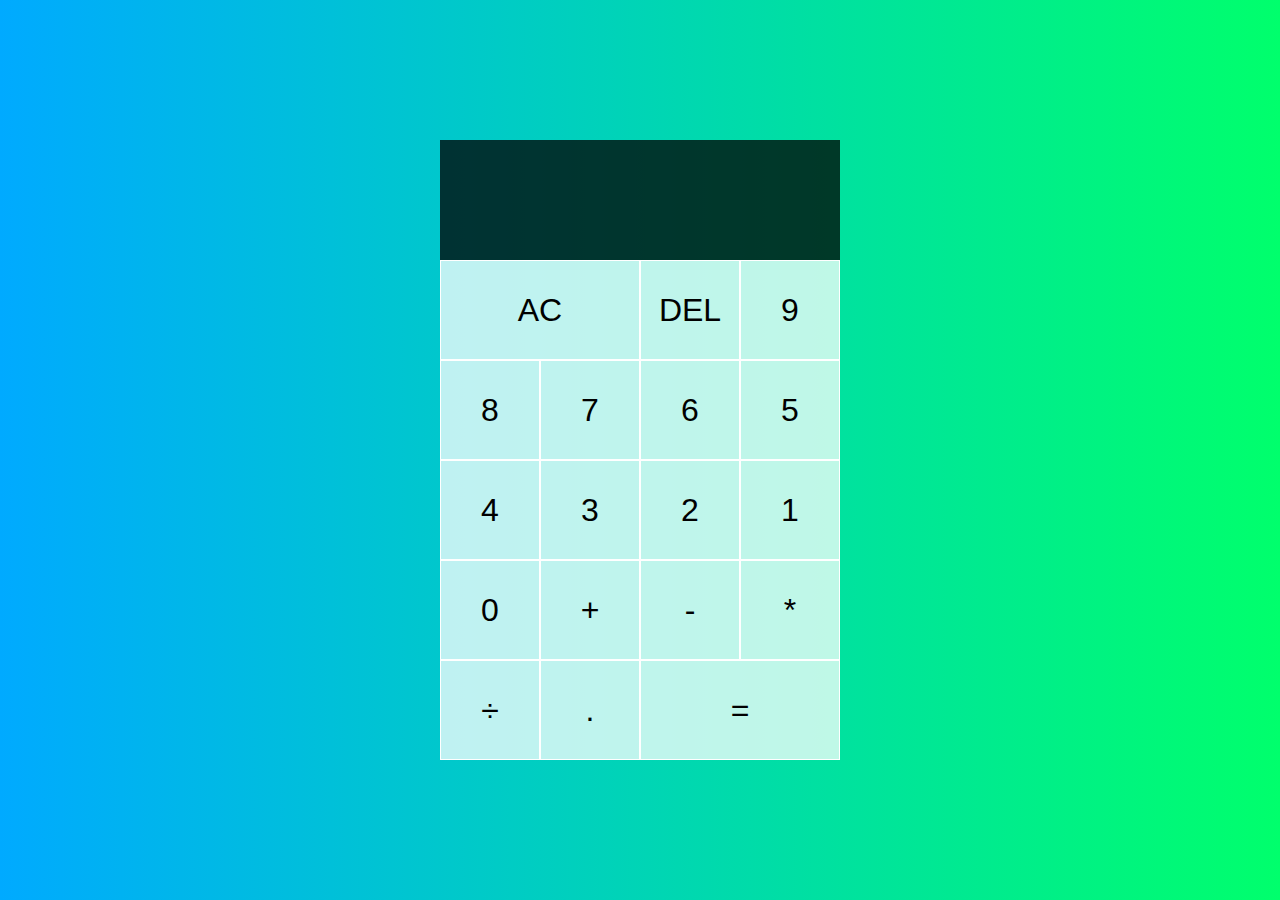
==== index.html @ 6f775e68 "Initial commit" ====
<!DOCTYPE html>
<html lang="en">

<head>
    <meta charset="UTF-8">
    <meta http-equiv="X-UA-Compatible" content="IE=edge">
    <meta name="viewport" content="width=device-width, initial-scale=1.0">
    <link rel="stylesheet" href="style.css">
    <script src="index.js" defer></script>
    <title>Calculator</title>
</head>

<body>
    <div class="calculator_grid">
        <div class="output">
            <div data-previous-operand class="previous_operand"></div>
            <div data-current-operand class="current_operand"></div>
        </div>
        <button data-all-clear class="span_two">AC</button>
        <button data-delete>DEL</button>
        <button data-number>9</button>
        <button data-number>8</button>
        <button data-number>7</button>
        <button data-number>6</button>
        <button data-number>5</button>
        <button data-number>4</button>
        <button data-number>3</button>
        <button data-number>2</button>
        <button data-number>1</button>
        <button data-number>0</button>
        <button data-operation>+</button>
        <button data-operation>-</button>
        <button data-operation>*</button>
        <button data-operation>÷</button>
        <button data-number>.</button>
        <button data-equals class="span_two">=</button>
    </div>

</body>

</html>
---- style.css ----
*, *::before, *::after{
    box-sizing: border-box;
    font-family: Gotham Rounded, sans-serif;
    font-weight: normal;
}

body {
    padding: 0;
    margin: 0;
    background: linear-gradient(to right, #00AAFF, #00FF6C);
}

.calculator_grid {
    display: grid;
    justify-content: center;/*display, justify and align center the buttons horizontaly*/
    align-content: center;
    min-height: 100vh;/*min-height aligns vertically*/
    grid-template-columns: repeat(4, 100px);/*grid-template-columns and grid-template-rows
    give the buttons a structure*/
    grid-template-rows: minmax(120px, auto)repeat(5, 100px);
}

.calculator_grid > button {/*selects all buttons in calculator_grid*/
    cursor: pointer;
    font-size: 2rem;
    border: 1px solid white;
    outline: none; /*remove outline some browsers include it by default*/
    background-color: rgba(255, 255, 255, 0.75);
    
}

.calculator_grid > button:hover {/*wenn man mit der Maus über die Buttons kommt, damnn ändern sie die Farbe*/
    background-color: rgba(255, 255, 255, 0.9);
}

.span_two{
    grid-column: span 2;
}

.output {
    grid-column: 1 / -1;
    background-color: rgba(0, 0, 0, 0.75);
    display: flex;
    align-items: flex-end;
    justify-content: space-around;
    flex-direction: column;
    padding: 10px;
    word-wrap: break-word;
    word-break: break-all;
}

.output .previous_operand {
    color: rgba(255, 255, 255, 0.75);
    font-size: 1.5rem;
}

.output .current_operand {
    color: white;
    font-size: 2.5rem;
}
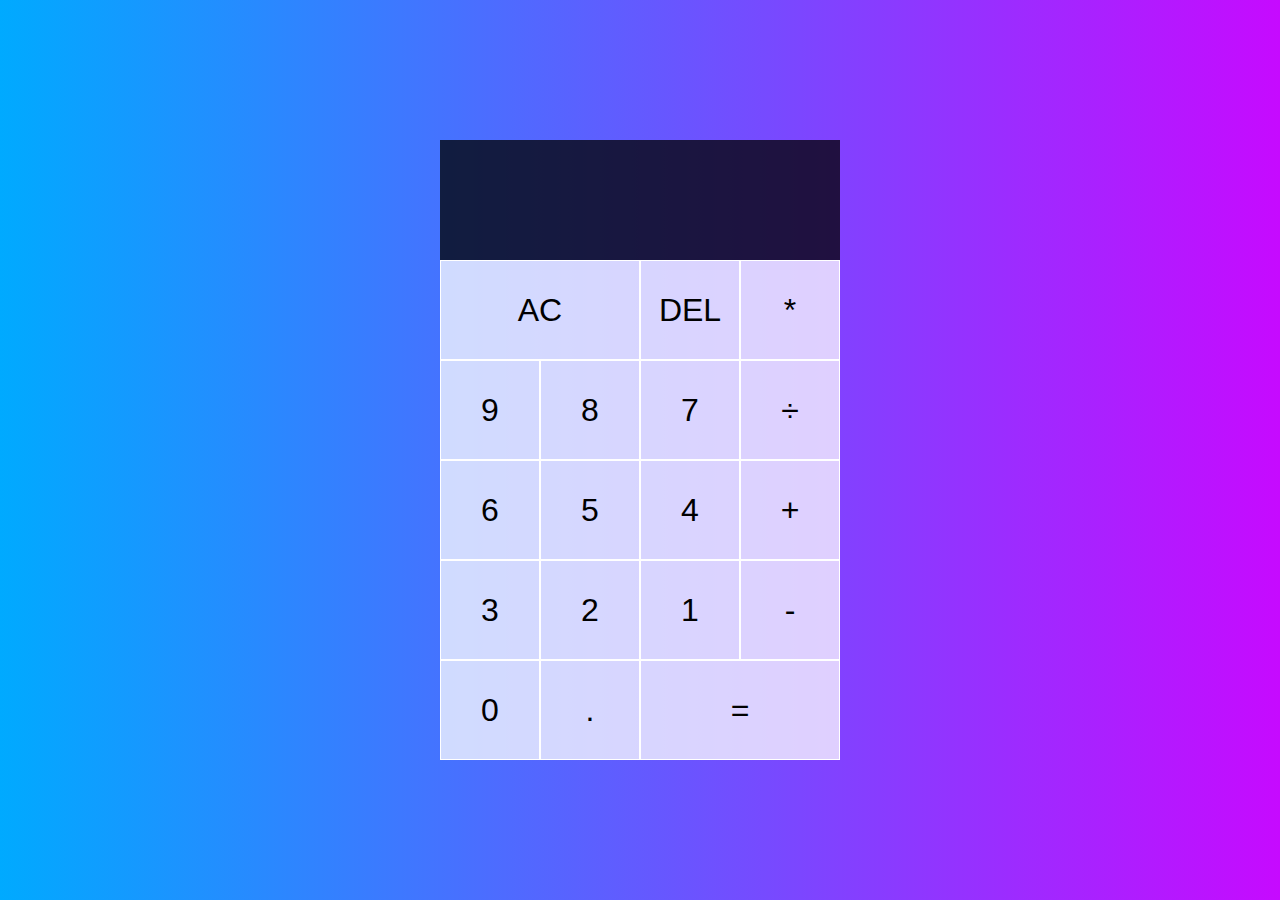
==== commit 5aa30504: "new colors, button layout changed" ====
--- a/index.html
+++ b/index.html
@@ -18,20 +18,20 @@
         </div>
         <button data-all-clear class="span_two">AC</button>
         <button data-delete>DEL</button>
+        <button data-operation>*</button>
         <button data-number>9</button>
         <button data-number>8</button>
         <button data-number>7</button>
+        <button data-operation>÷</button>
         <button data-number>6</button>
         <button data-number>5</button>
         <button data-number>4</button>
+        <button data-operation>+</button>
         <button data-number>3</button>
         <button data-number>2</button>
         <button data-number>1</button>
+        <button data-operation>-</button>
         <button data-number>0</button>
-        <button data-operation>+</button>
-        <button data-operation>-</button>
-        <button data-operation>*</button>
-        <button data-operation>÷</button>
         <button data-number>.</button>
         <button data-equals class="span_two">=</button>
     </div>
--- a/style.css
+++ b/style.css
@@ -7,7 +7,7 @@
 body {
     padding: 0;
     margin: 0;
-    background: linear-gradient(to right, #00AAFF, #00FF6C);
+    background: linear-gradient(to right, #00AAFF, #c60aff);
 }
 
 .calculator_grid {
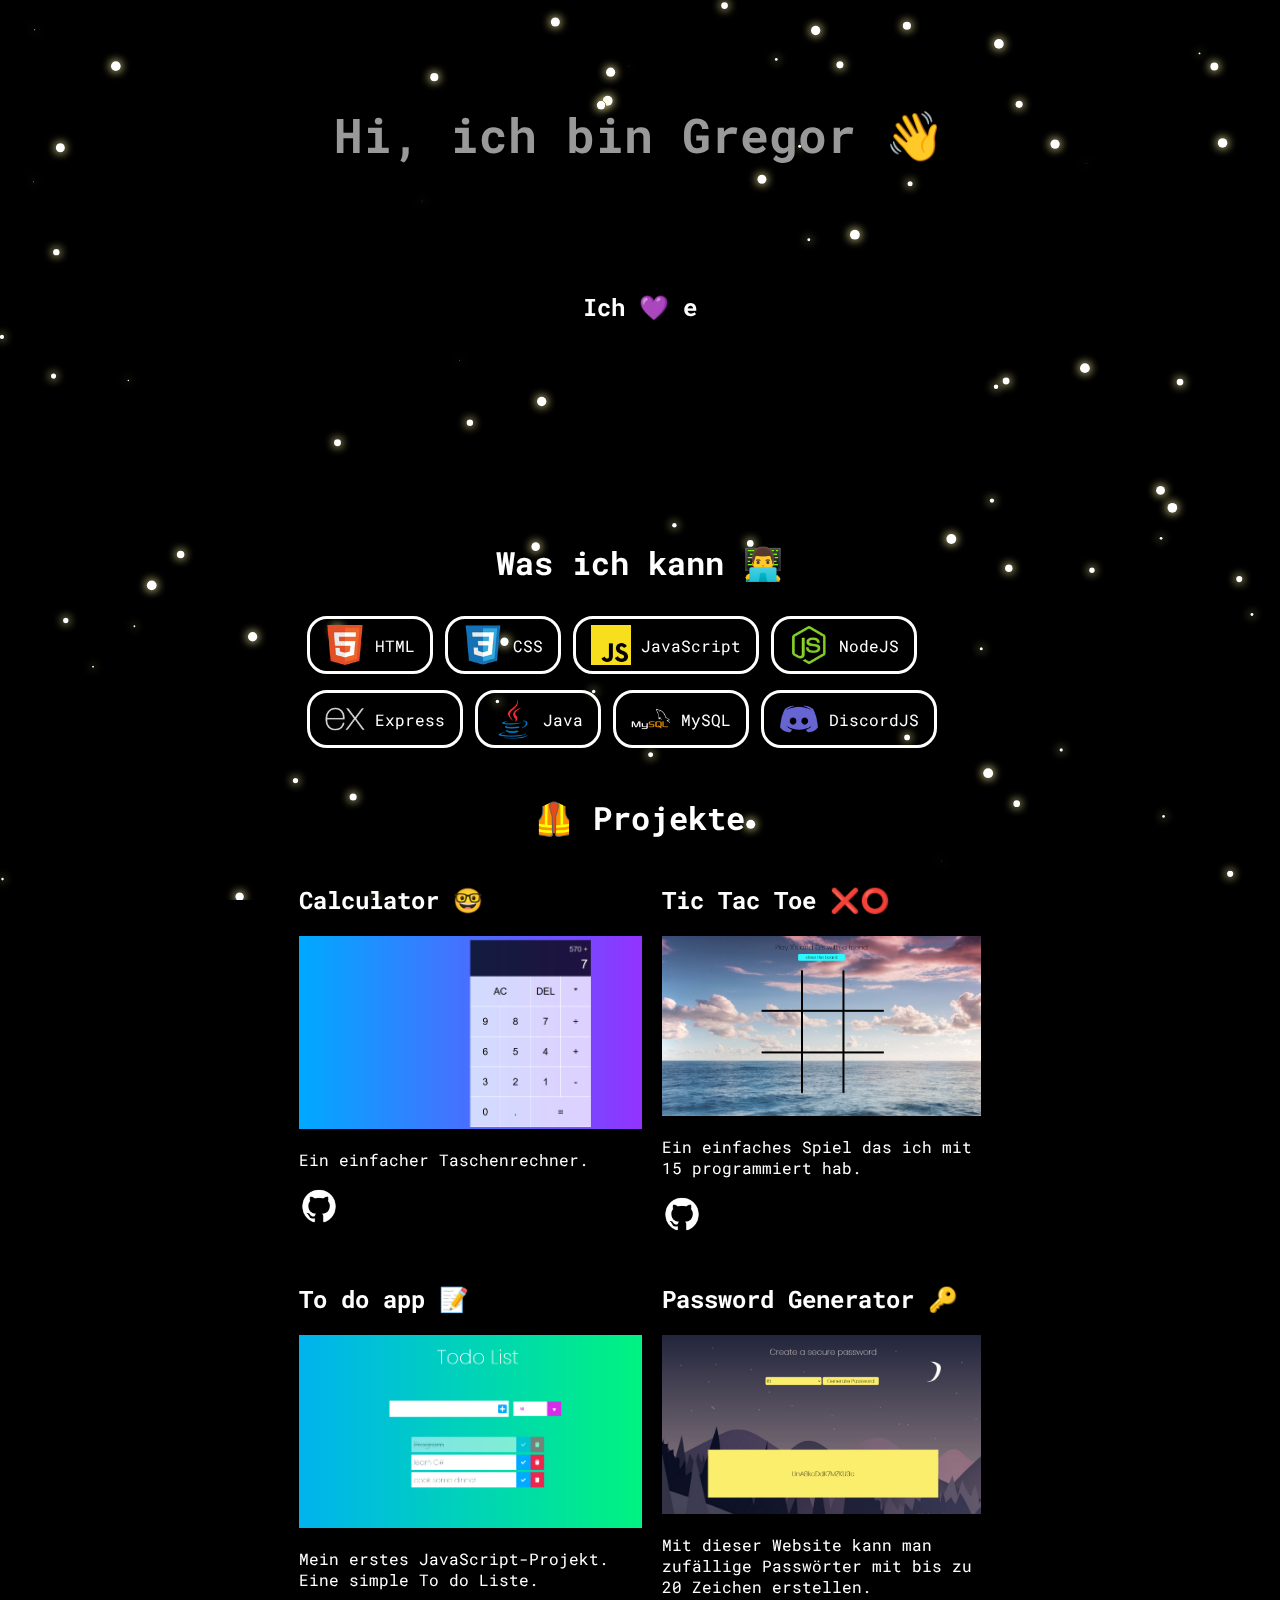
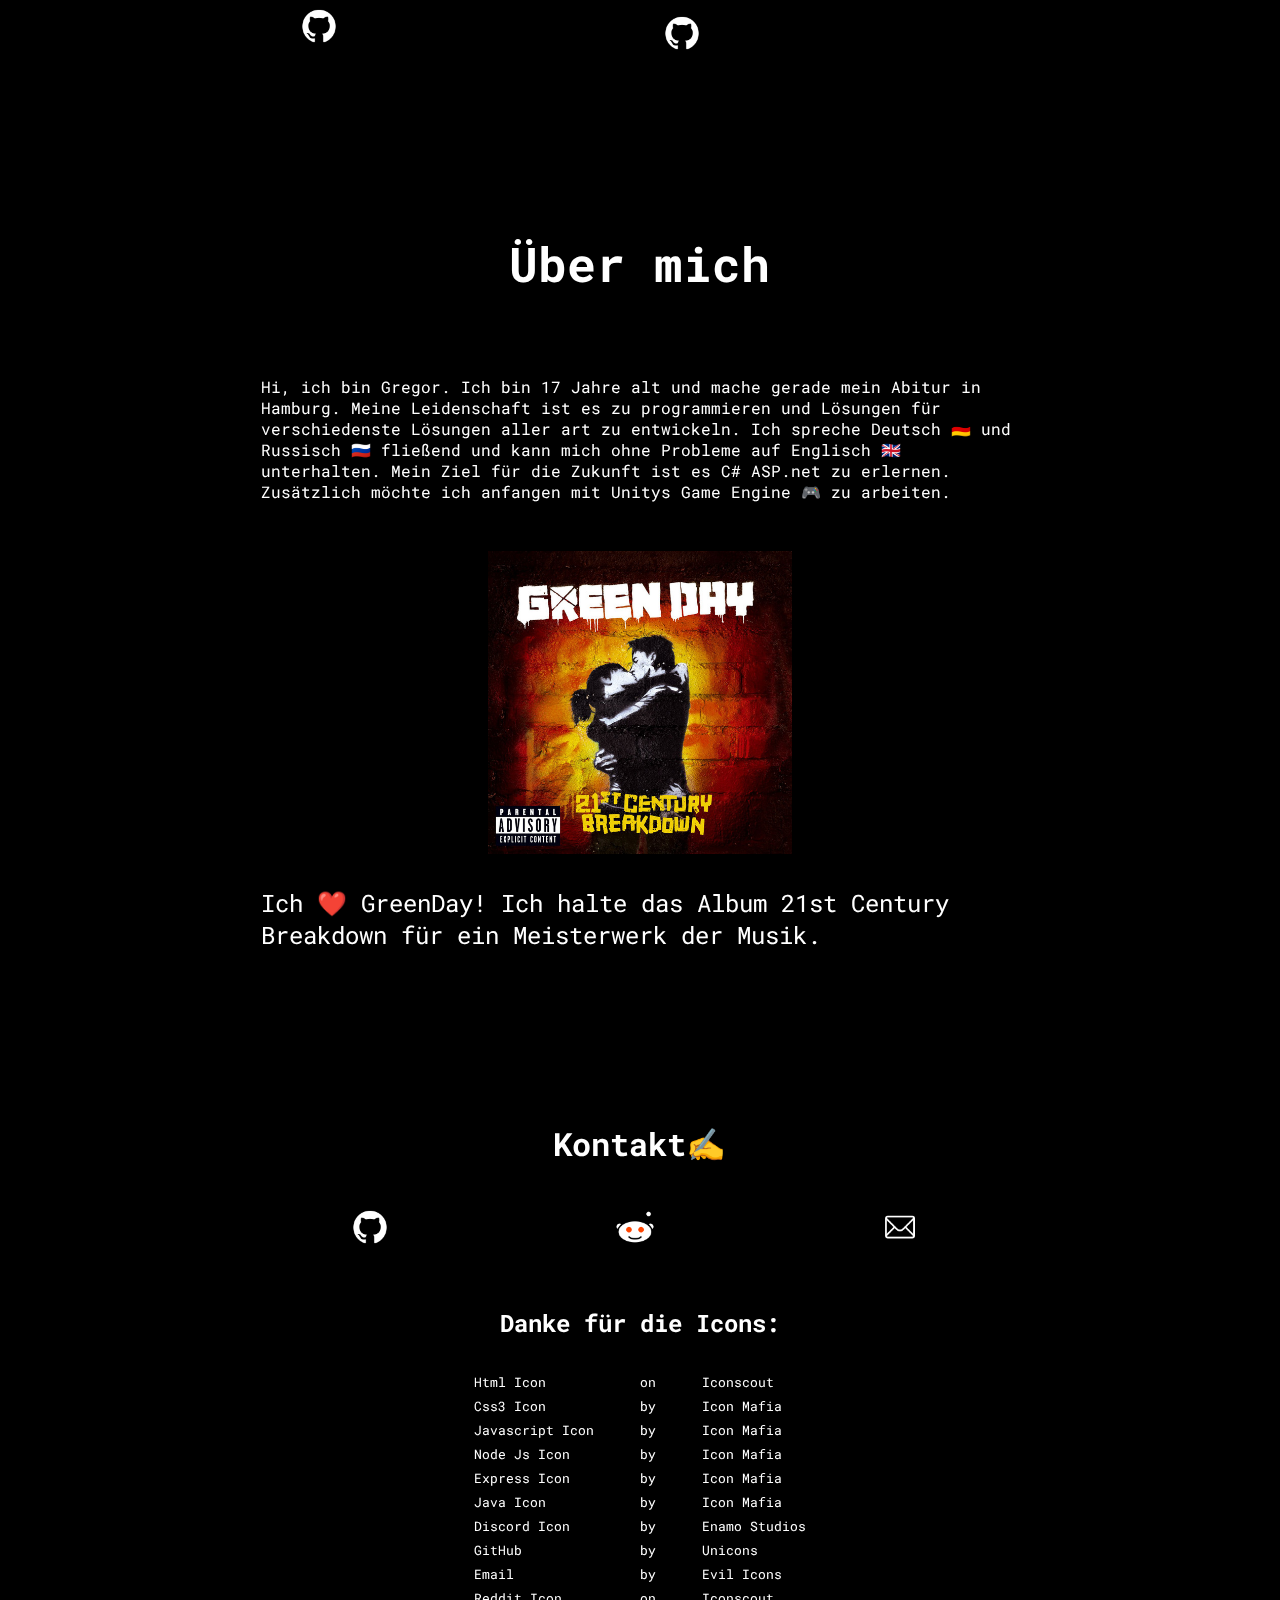
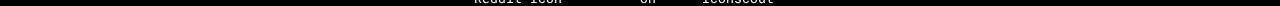
==== commit 9b09905d: "Add files via upload" ====
--- a/index.html
+++ b/index.html
@@ -1,41 +1,97 @@
-<!DOCTYPE html>
-<html lang="en">
-
-<head>
-    <meta charset="UTF-8">
-    <meta http-equiv="X-UA-Compatible" content="IE=edge">
-    <meta name="viewport" content="width=device-width, initial-scale=1.0">
-    <link rel="stylesheet" href="style.css">
-    <script src="index.js" defer></script>
-    <title>Calculator</title>
-</head>
-
-<body>
-    <div class="calculator_grid">
-        <div class="output">
-            <div data-previous-operand class="previous_operand"></div>
-            <div data-current-operand class="current_operand"></div>
-        </div>
-        <button data-all-clear class="span_two">AC</button>
-        <button data-delete>DEL</button>
-        <button data-operation>*</button>
-        <button data-number>9</button>
-        <button data-number>8</button>
-        <button data-number>7</button>
-        <button data-operation>÷</button>
-        <button data-number>6</button>
-        <button data-number>5</button>
-        <button data-number>4</button>
-        <button data-operation>+</button>
-        <button data-number>3</button>
-        <button data-number>2</button>
-        <button data-number>1</button>
-        <button data-operation>-</button>
-        <button data-number>0</button>
-        <button data-number>.</button>
-        <button data-equals class="span_two">=</button>
-    </div>
-
-</body>
-
+<!DOCTYPE html>
+<html lang="en">
+<head>
+    <meta charset="UTF-8">
+    <meta http-equiv="X-UA-Compatible" content="IE=edge">
+    <meta name="viewport" content="width=device-width, initial-scale=1.0">
+    <link rel="stylesheet" href="style.css">
+    <link rel="preconnect" href="https://fonts.googleapis.com">
+<link rel="preconnect" href="https://fonts.gstatic.com" crossorigin>
+<link href="https://fonts.googleapis.com/css2?family=Roboto+Mono:wght@600&display=swap" rel="stylesheet"> 
+    <title>Gregors Portfolio</title>
+</head>
+<body>
+    <canvas id="sky"></canvas>
+    <div class="grid">
+
+        <div class="glass">
+            <h1>Hi, ich bin Gregor 👋</h1>
+            <h2 class="programming-text"></h2>
+            <h2 class="work-text"></h2>
+            <div class="skills">
+                <h3 class="my-skills">Was ich kann 👨‍💻</h3>
+                <div class="skill"><img src="./images/html.png"><span>&#160HTML</span></div>
+                <div class="skill"><img src="./images/css3.png"><span>&#160CSS</span></div>
+                <div class="skill"><img src="./images/javascript.png"><span>&#160JavaScript</span></div>
+                <div class="skill"><img src="./images/node-js.png"><span>&#160NodeJS</span></div>
+                <div class="skill"><img src="./images/expressjs.png"><span>&#160Express</span></div>
+                <div class="skill"><img src="./images/java.png"><span>&#160Java</span></div>
+                <div class="skill"><img src="./images/mysql.png"><span>&#160MySQL</span></div>
+                <div class="skill"><img src="./images/discord.png"><span>&#160DiscordJS</span></div>
+                
+                <div class="resume">
+                    
+                    <h3 class="project">🦺 Projekte</h3>
+                    <div class="projects">
+                        <h2>Calculator 🤓</h2>
+                        <img src="./images/calculator.png" class="project-img">
+                        <p>Ein einfacher Taschenrechner.</p>
+                        <a href="https://gregor-code.github.io" target="_blank"><img src="./images/github.png" class="github"></a>
+                    </div>
+                    <div class="projects">
+                        <h2>Tic Tac Toe ❌⭕</h2>
+                        <img src="./images/x_o.png" class="project-img">
+                    <p>Ein einfaches Spiel das ich mit 15 programmiert hab.</p>
+                    <a href="https://gregor-code.github.io/x_and_o" target="_blank"><img src="./images/github.png" class="github"></a>
+                </div>
+                <div class="projects">
+                    <h2>To do app 📝</h2>
+                    <img src="./images/todo.png" class="project-img">
+                    <p>Mein erstes JavaScript-Projekt. Eine simple To do Liste.</p>
+                    <a href="https://gregor-code.github.io/todo" target="_blank"><img src="./images/github.png" class="github"></a>
+                </div>
+                <div class="projects">
+                    <h2>Password Generator 🔑</h2>
+                    <img src="./images/password.png" class="project-img">
+                    <p>Mit dieser Website kann man zufällige Passwörter mit bis zu 20 Zeichen erstellen.</p>
+                    <a href="https://gregor-code.github.io/password_generator" target="_blank"><img src="./images/github.png" class="github"></a>
+                    
+                </div>
+                
+            </div>
+        </div>
+    </div>
+    <div class="about-me">
+        <h1 class="me">Über mich</h1>
+        <p class="me">Hi, ich bin Gregor. Ich bin 17 Jahre alt und mache gerade mein Abitur in Hamburg. Meine Leidenschaft ist es zu programmieren und Lösungen für verschiedenste Lösungen aller art zu entwickeln.
+            Ich spreche Deutsch 🇩🇪 und Russisch 🇷🇺 fließend und kann mich ohne Probleme auf Englisch 🇬🇧 unterhalten.
+            Mein Ziel für die Zukunft ist es C# ASP.net zu erlernen. Zusätzlich möchte ich anfangen mit Unitys Game Engine 🎮 zu arbeiten.
+        </p>
+        <img src="./images/breakdown.jpeg" class="cactus">
+        <p class="vassily">Ich ❤️ GreenDay! Ich halte das Album 21st Century Breakdown für ein Meisterwerk der Musik.</p>
+    </div>
+    <div class="footer">
+        <h3 class="contact">Kontakt✍️</h3>
+    <a href="https://github.com/Gregor-code/" target="_blank" class="social"><img src="./images/github.png"></a>
+    <a href="https://www.reddit.com/user/BusyAssist5904/" target="_blank" class="social"><img src="./images/reddit.png"></a>
+    <a href="mailto:info@example.com" class="social"><img src="./images/email.png"></a>
+
+    </div>
+    <h2 class="thanks">Danke für die Icons:</h2>
+    <div class="attribute">
+<a href="https://iconscout.com/icons/html" target="_blank">Html Icon</a><a>&#160on&#160</a><a href="https://iconscout.com">Iconscout</a>
+<a href="https://iconscout.com/icons/css3" target="_blank">Css3 Icon</a> <a>&#160by&#160</a><a href="https://iconscout.com/contributors/icon-mafia">Icon Mafia</a>
+<a href="https://iconscout.com/icons/javascript" target="_blank">Javascript Icon</a><a>&#160by&#160</a><a href="https://iconscout.com/contributors/icon-mafia">Icon Mafia</a>
+<a href="https://iconscout.com/icons/node-js" target="_blank">Node Js Icon</a><a>&#160by&#160</a><a href="https://iconscout.com/contributors/icon-mafia">Icon Mafia</a>
+<a href="https://iconscout.com/icons/express" target="_blank">Express Icon</a><a>&#160by&#160</a><a href="https://iconscout.com/contributors/icon-mafia" target="_blank">Icon Mafia</a>
+<a href="https://iconscout.com/icons/java" target="_blank">Java Icon</a><a>&#160by&#160</a><a href="https://iconscout.com/contributors/icon-mafia" target="_blank">Icon Mafia</a>
+<a href="https://iconscout.com/icons/discord" target="_blank">Discord Icon</a><a>&#160by&#160</a><a href="https://iconscout.com/contributors/enamostudios" target="_blank">Enamo Studios</a>
+<a href="https://iconscout.com/icon/github-1521500">GitHub</a><a>&#160by&#160</a><a href="https://iconscout.com/contributors/unicons">Unicons</a>
+<a href="https://iconscout.com/icon/email-17">Email</a><a>&#160by&#160</a><a href="https://iconscout.com/contributors/evil-icons">Evil Icons</a>
+<a href="https://iconscout.com/icons/reddit" target="_blank">Reddit Icon</a><a>&#160on&#160</a><a href="https://iconscout.com">Iconscout</a>
+    </div>
+</div>
+    <script src="bg.js"></script>
+    <script src="write.js"></script>
+</body>
 </html>--- a/style.css
+++ b/style.css
@@ -1,60 +1,225 @@
-*, *::before, *::after{
-    box-sizing: border-box;
-    font-family: Gotham Rounded, sans-serif;
-    font-weight: normal;
-}
-
-body {
-    padding: 0;
-    margin: 0;
-    background: linear-gradient(to right, #00AAFF, #c60aff);
-}
-
-.calculator_grid {
-    display: grid;
-    justify-content: center;/*display, justify and align center the buttons horizontaly*/
-    align-content: center;
-    min-height: 100vh;/*min-height aligns vertically*/
-    grid-template-columns: repeat(4, 100px);/*grid-template-columns and grid-template-rows
-    give the buttons a structure*/
-    grid-template-rows: minmax(120px, auto)repeat(5, 100px);
-}
-
-.calculator_grid > button {/*selects all buttons in calculator_grid*/
-    cursor: pointer;
-    font-size: 2rem;
-    border: 1px solid white;
-    outline: none; /*remove outline some browsers include it by default*/
-    background-color: rgba(255, 255, 255, 0.75);
-    
-}
-
-.calculator_grid > button:hover {/*wenn man mit der Maus über die Buttons kommt, damnn ändern sie die Farbe*/
-    background-color: rgba(255, 255, 255, 0.9);
-}
-
-.span_two{
-    grid-column: span 2;
-}
-
-.output {
-    grid-column: 1 / -1;
-    background-color: rgba(0, 0, 0, 0.75);
-    display: flex;
-    align-items: flex-end;
-    justify-content: space-around;
-    flex-direction: column;
-    padding: 10px;
-    word-wrap: break-word;
-    word-break: break-all;
-}
-
-.output .previous_operand {
-    color: rgba(255, 255, 255, 0.75);
-    font-size: 1.5rem;
-}
-
-.output .current_operand {
-    color: white;
-    font-size: 2.5rem;
-}+*{
+    box-sizing: border-box;
+    overflow: none;
+}
+#sky{
+    position: fixed;
+    z-index: -10;
+    top: 0;
+    left: 0;
+}
+
+a{
+    color: white;
+    font-family: 'Roboto Mono', monospace;
+    text-decoration: none;
+    font-size: 80%;
+}
+
+.attribute{
+    width: 60%;
+    margin-left: auto;
+    margin-right: auto;
+    display: grid;
+    grid-gap: 5%;
+    grid-template-columns: auto auto auto;
+    justify-content: center;
+    margin-top: -10%;
+}
+
+
+h1{
+    font-family: 'Roboto Mono', monospace;
+    font-size: 300%;
+    margin-left: auto;
+    margin-right: auto;
+}
+
+h2{
+    font-family: 'Roboto Mono', monospace;
+    color: white;
+    margin-left: auto;
+    margin-right: auto;
+}
+
+h3{
+    font-family: 'Roboto Mono', monospace;
+    color: white;
+    font-size: 200%;
+    text-align: center;
+}
+
+
+span{
+    font-family: 'Roboto Mono', monospace;
+    color: white;
+}
+
+body{
+    background-color: black;    
+}
+
+.glass{
+    width: 60%;
+    margin: auto;
+    color: rgb(153, 153, 153);
+    display: grid;
+    grid-template-rows: 200px 100px 100px;
+    margin-top: 5%;
+}
+
+.skills{
+    margin-left: auto;
+    margin-right: auto;
+    width: 90%;
+    margin-top: 5%;
+}
+
+.my-skills{
+    margin-left: auto;
+    margin-right: auto;
+}
+
+.skill{
+    border-radius: 20px;
+    margin-left: 0.5rem;
+    margin-bottom: 1rem;
+    display: inline-flex;
+    justify-content: center;
+    align-items: center;
+    padding: 6px 15px;
+    border: 3px solid white;
+    font-size: 1rem;
+}
+
+img{
+    width: 40px;
+}
+
+.project{
+    margin-left: auto;
+    margin-right: auto;
+    grid-column: 1 / 3;
+    margin-bottom: 0%;
+}
+
+.resume{
+    display: grid;
+    grid-gap: 3%;
+    font-size: 1rem;
+    font-family: 'Roboto Mono', monospace;
+    color: white;
+    grid-template-columns: auto auto;
+}
+
+.project-img{
+    width: 100%;
+}
+
+.about-me{
+    width: 60%;
+    margin: auto;
+    color: rgb(153, 153, 153);
+    display: grid;
+    grid-gap: 5%;
+    grid-template-columns: auto auto;
+    margin-top: 5%;
+    font-family: 'Roboto Mono', monospace;
+}
+
+.me{
+    color: white;
+    grid-column: 1 / 3;
+    margin-left: auto;
+    margin-right: auto;
+}
+
+p{
+    color: white;
+    grid-column: 1 / 3;
+}
+.cactus{
+    width: 40%;
+    grid-column: 1 / 3;
+    margin: auto;
+}
+.vassily{
+    font-size: 150%;
+    margin: auto;
+    margin: auto;
+}
+
+.footer{
+    width: 60%;
+    margin: auto;
+    color: rgb(153, 153, 153);
+    display: grid;
+    align-items: center;
+    grid-gap: 5%;
+    grid-template-columns: auto;
+    margin-top: 5%;
+    font-family: 'Roboto Mono', monospace;
+}
+
+.grid{
+    display: grid;
+    grid-template-rows: auto;
+    grid-gap: 5%;
+}
+
+.contact{
+    margin-left: auto;
+    margin-right: auto;
+    grid-column: 1 / 4;
+    margin-top: 10%;
+}
+
+.social{
+    margin-left: auto;
+    margin-right: auto;
+    width: 50px;
+}
+
+.thanks{
+    margin-top: -5%;
+}
+
+
+@media only screen and (max-width: 1270px) {
+    .projects{
+        grid-column: 1 / 3
+    }
+    h1{
+        font-size: 150%;
+    }
+    .cactus{
+        width: 80%;
+    }
+    .contact{
+        margin-top: 40%;
+    }
+    .attribute{
+        margin-top: -20%;
+    }
+}
+
+@media only screen and (max-width: 400px) {
+    .contact{
+        margin-top: 50%;
+    }
+    h1{
+        font-size: 135%;
+    }
+    h2{
+        width: 80%;
+        font-size: 135%;
+    }
+    .thanks{
+        font-size: 110%
+    }
+}
+
+
+
+
+
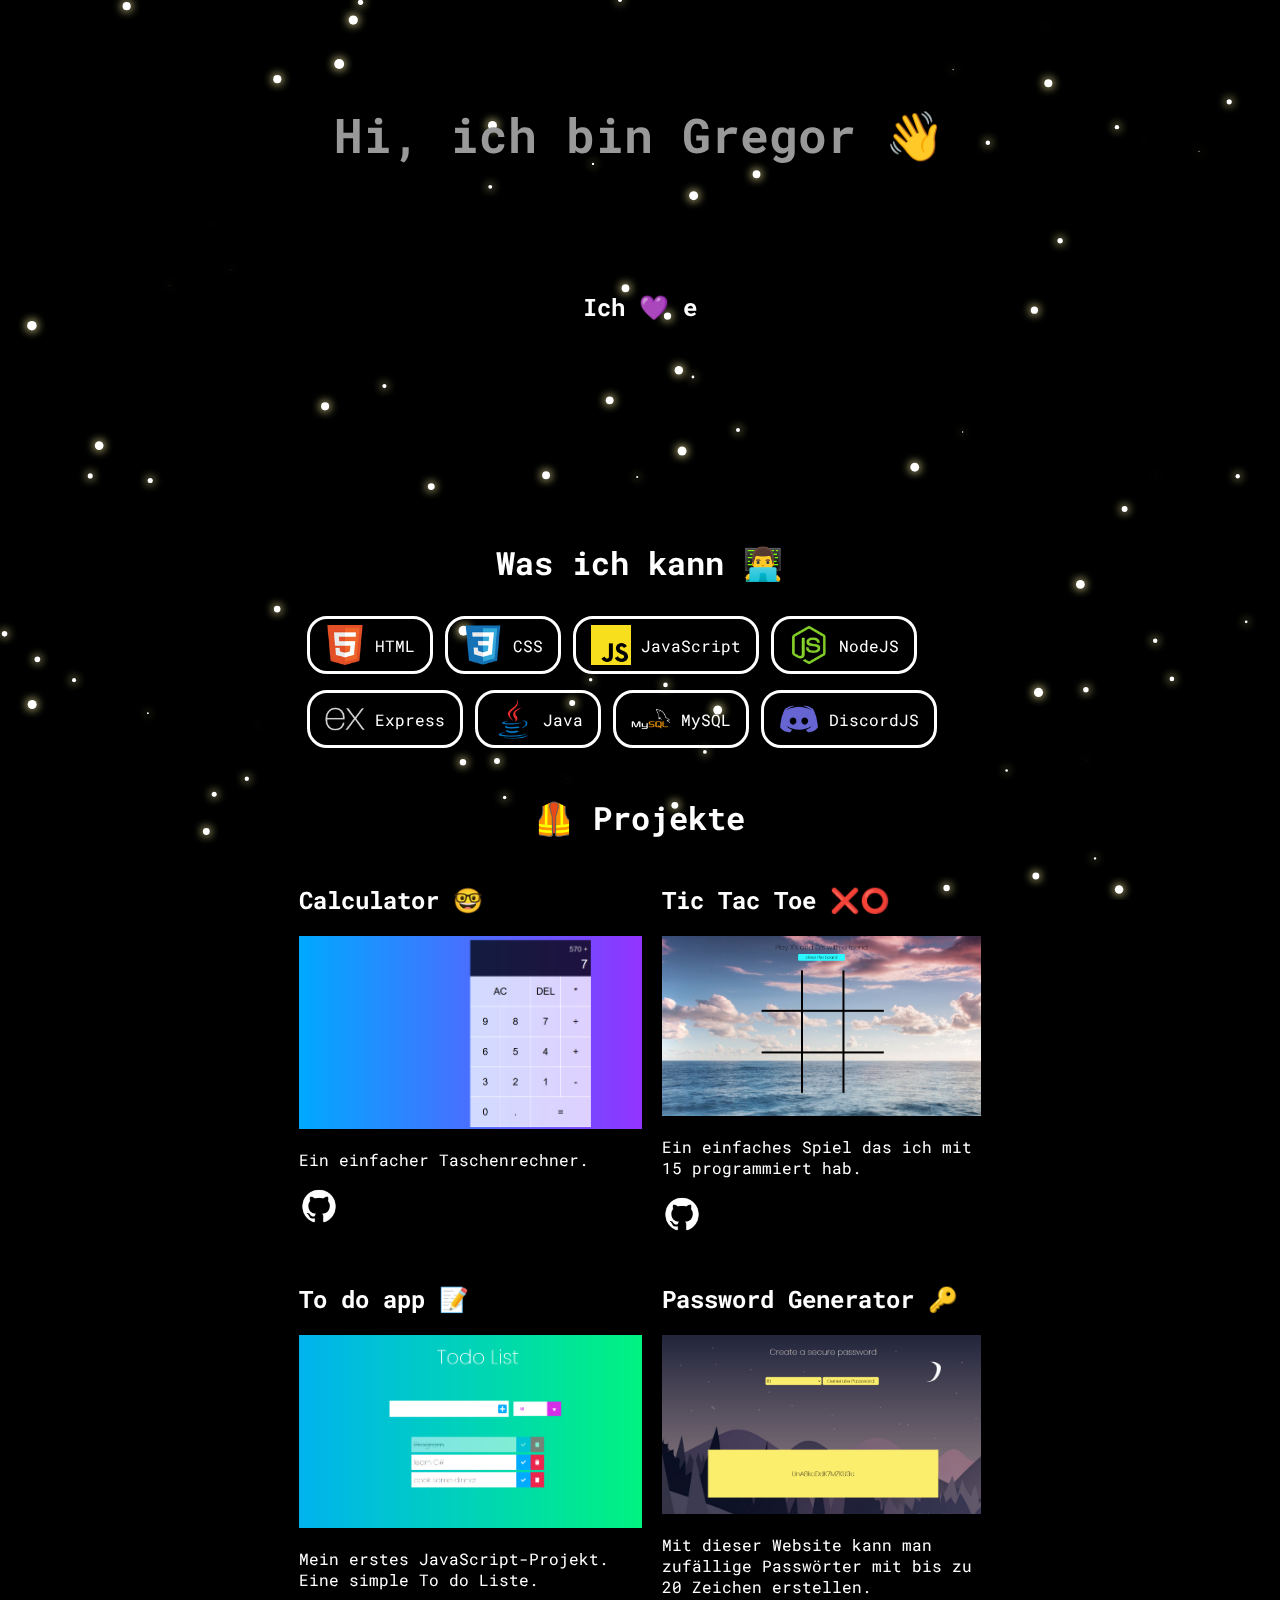
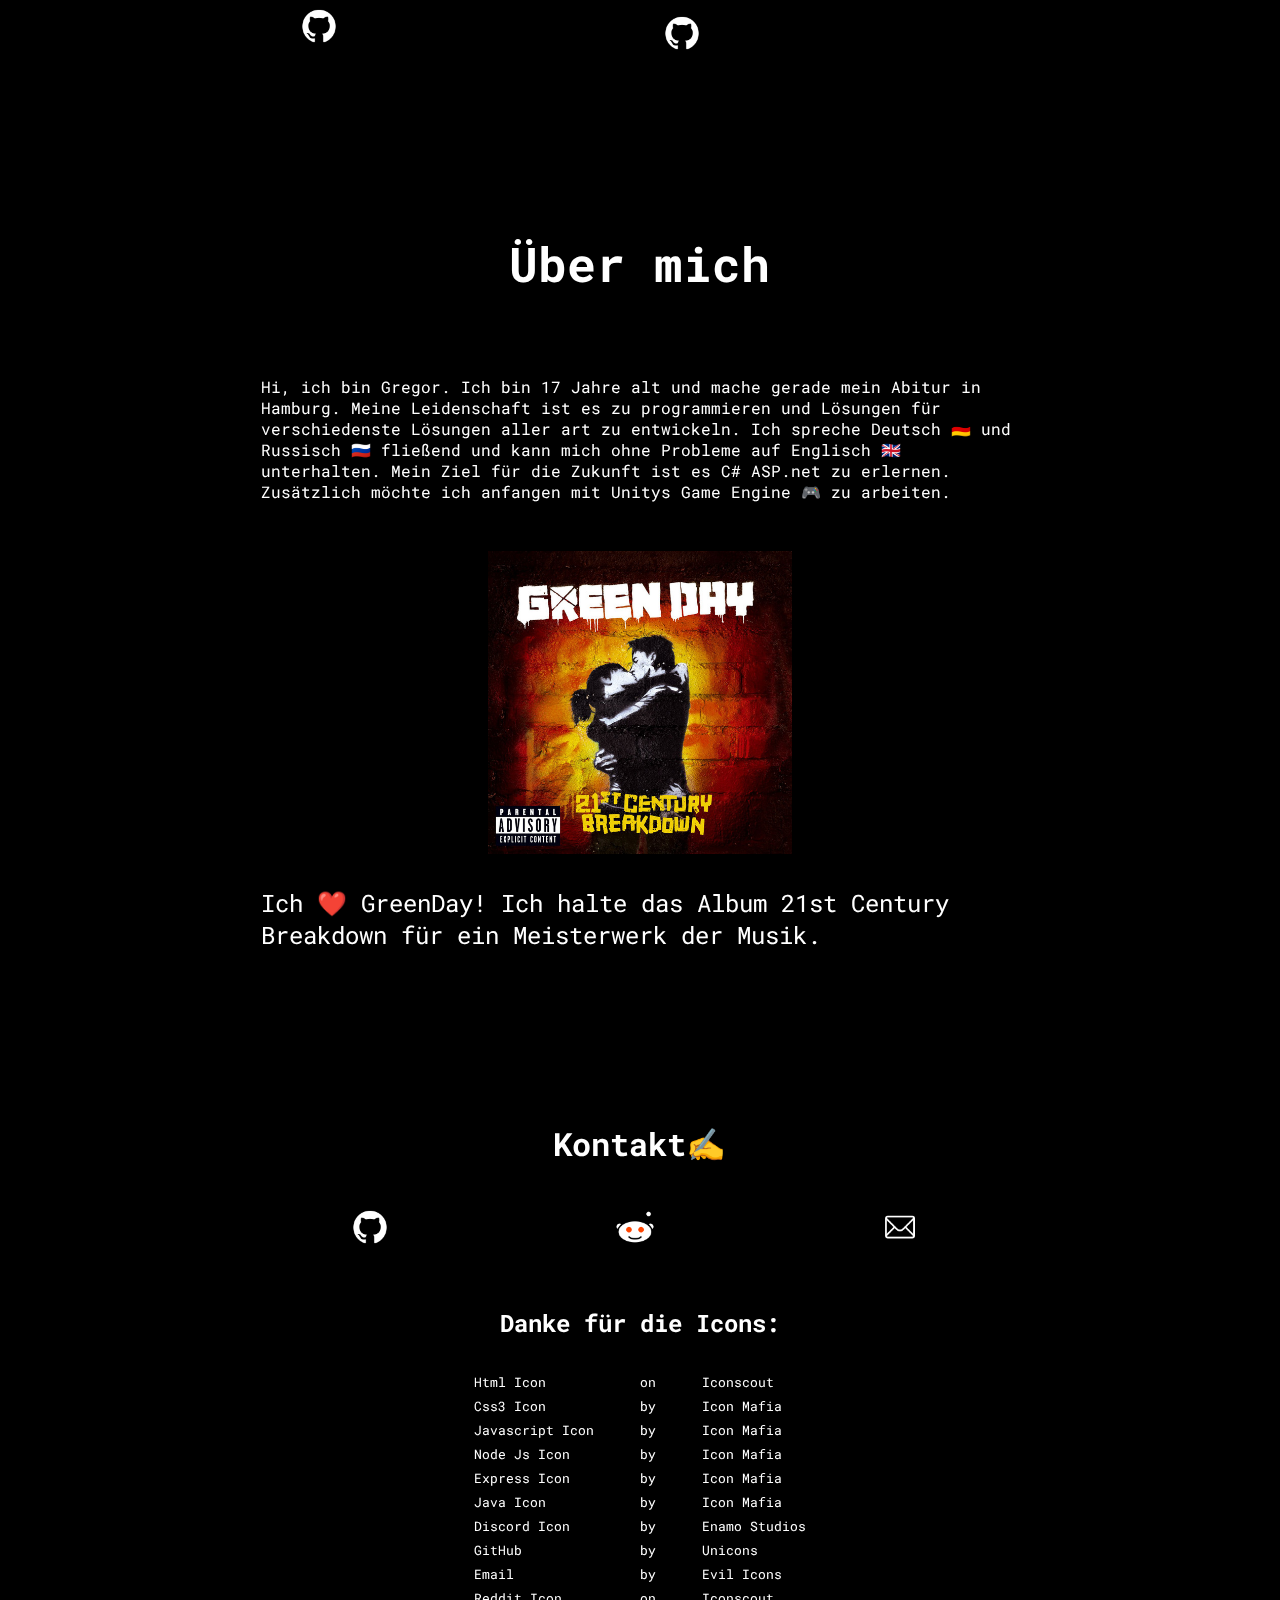
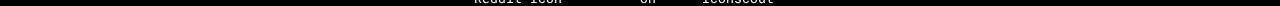
==== commit d7ef2441: "Update index.html" ====
--- a/index.html
+++ b/index.html
@@ -74,7 +74,7 @@
         <h3 class="contact">Kontakt✍️</h3>
     <a href="https://github.com/Gregor-code/" target="_blank" class="social"><img src="./images/github.png"></a>
     <a href="https://www.reddit.com/user/BusyAssist5904/" target="_blank" class="social"><img src="./images/reddit.png"></a>
-    <a href="mailto:info@example.com" class="social"><img src="./images/email.png"></a>
+    <a href="mailto:gregor_koehler@gmx.de" class="social"><img src="./images/email.png"></a>
 
     </div>
     <h2 class="thanks">Danke für die Icons:</h2>
@@ -94,4 +94,4 @@
     <script src="bg.js"></script>
     <script src="write.js"></script>
 </body>
-</html>+</html>
